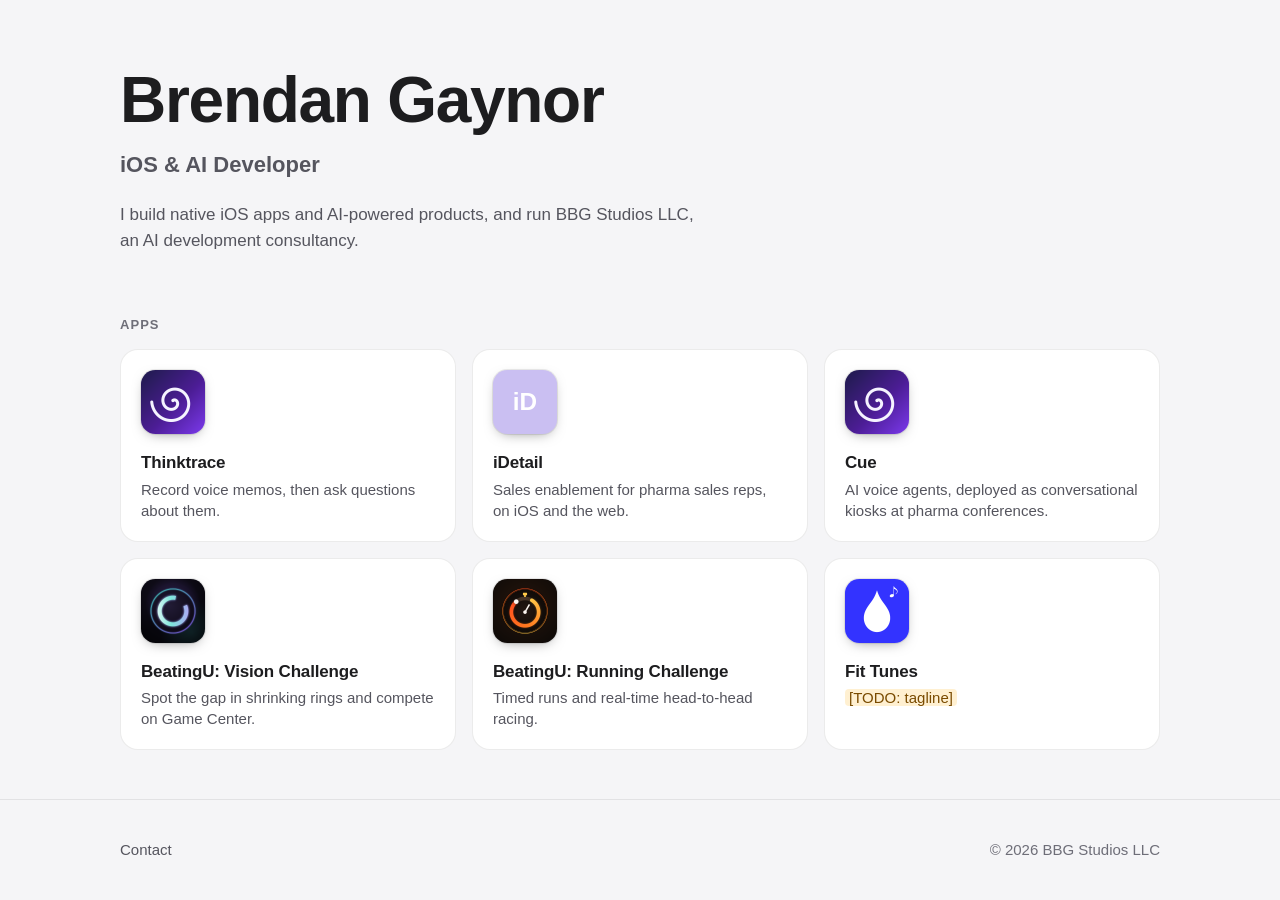
==== index.html @ 59970f8b "Initial portfolio scaffold: homepage, Thinktrace template, shared styles Co-Authored-By: Claude Opus" ====
<!doctype html>
<html lang="en">
<head>
  <meta charset="utf-8">
  <meta name="viewport" content="width=device-width, initial-scale=1, viewport-fit=cover">
  <title>Brendan Gaynor — iOS &amp; AI Developer</title>
  <meta name="description" content="Brendan Gaynor is an iOS and AI developer and founder of BBG Studios LLC. A showcase of the apps he has built.">
  <meta name="theme-color" content="#0b0b0f" media="(prefers-color-scheme: dark)">
  <meta name="theme-color" content="#f5f5f7" media="(prefers-color-scheme: light)">
  <link rel="stylesheet" href="assets/css/styles.css">
</head>
<body>
  <a class="skip-link" href="#apps">Skip to apps</a>

  <header class="hero container">
    <h1 class="hero__name">Brendan Gaynor</h1>
    <p class="hero__title">iOS &amp; AI Developer</p>
    <p class="hero__intro">I build native iOS apps and AI-powered products, and run BBG Studios LLC, an AI development consultancy.</p>
  </header>

  <main id="apps" class="section container">
    <h2 class="section__title">Apps</h2>

    <ul class="app-grid">
      <li>
        <a class="tile" href="apps/thinktrace.html" style="--accent: #8b6cf6">
          <span class="app-icon" data-initial="T">
            <img src="assets/icons/thinktrace.png" alt="" width="64" height="64" onerror="this.parentElement.classList.add('app-icon--missing')">
          </span>
          <span class="tile__body">
            <span class="tile__name">Thinktrace</span>
            <span class="tile__tagline">Record voice memos, then ask questions about them.</span>
          </span>
          <svg class="tile__chevron" width="8" height="14" viewBox="0 0 8 14" aria-hidden="true"><path d="M1 1l6 6-6 6" fill="none" stroke="currentColor" stroke-width="2" stroke-linecap="round" stroke-linejoin="round"/></svg>
        </a>
      </li>
      <li>
        <a class="tile" href="apps/idetail.html">
          <span class="app-icon" data-initial="iD">
            <img src="assets/icons/idetail.png" alt="" width="64" height="64" onerror="this.parentElement.classList.add('app-icon--missing')">
          </span>
          <span class="tile__body">
            <span class="tile__name">iDetail</span>
            <span class="tile__tagline">Sales enablement for pharma sales reps, on iOS and the web.</span>
          </span>
          <svg class="tile__chevron" width="8" height="14" viewBox="0 0 8 14" aria-hidden="true"><path d="M1 1l6 6-6 6" fill="none" stroke="currentColor" stroke-width="2" stroke-linecap="round" stroke-linejoin="round"/></svg>
        </a>
      </li>
      <li>
        <a class="tile" href="apps/cue.html">
          <span class="app-icon" data-initial="C">
            <img src="assets/icons/cue.png" alt="" width="64" height="64" onerror="this.parentElement.classList.add('app-icon--missing')">
          </span>
          <span class="tile__body">
            <span class="tile__name">Cue</span>
            <span class="tile__tagline">AI voice agents, deployed as conversational kiosks at pharma conferences.</span>
          </span>
          <svg class="tile__chevron" width="8" height="14" viewBox="0 0 8 14" aria-hidden="true"><path d="M1 1l6 6-6 6" fill="none" stroke="currentColor" stroke-width="2" stroke-linecap="round" stroke-linejoin="round"/></svg>
        </a>
      </li>
      <li>
        <a class="tile" href="apps/beatingu-vision.html" style="--accent: #0a84ff">
          <span class="app-icon" data-initial="BU">
            <img src="assets/icons/beatingu-vision.png" alt="" width="64" height="64" onerror="this.parentElement.classList.add('app-icon--missing')">
          </span>
          <span class="tile__body">
            <span class="tile__name">BeatingU: Vision Challenge</span>
            <span class="tile__tagline">Spot the gap in shrinking rings and compete on Game Center.</span>
          </span>
          <svg class="tile__chevron" width="8" height="14" viewBox="0 0 8 14" aria-hidden="true"><path d="M1 1l6 6-6 6" fill="none" stroke="currentColor" stroke-width="2" stroke-linecap="round" stroke-linejoin="round"/></svg>
        </a>
      </li>
      <li>
        <a class="tile" href="apps/beatingu-running.html" style="--accent: #ff9f0a">
          <span class="app-icon" data-initial="BU">
            <img src="assets/icons/beatingu-running.png" alt="" width="64" height="64" onerror="this.parentElement.classList.add('app-icon--missing')">
          </span>
          <span class="tile__body">
            <span class="tile__name">BeatingU: Running Challenge</span>
            <span class="tile__tagline">Timed runs and real-time head-to-head racing.</span>
          </span>
          <svg class="tile__chevron" width="8" height="14" viewBox="0 0 8 14" aria-hidden="true"><path d="M1 1l6 6-6 6" fill="none" stroke="currentColor" stroke-width="2" stroke-linecap="round" stroke-linejoin="round"/></svg>
        </a>
      </li>
      <li>
        <a class="tile" href="apps/fittunes.html">
          <span class="app-icon" data-initial="FT">
            <img src="assets/icons/fittunes.png" alt="" width="64" height="64" onerror="this.parentElement.classList.add('app-icon--missing')">
          </span>
          <span class="tile__body">
            <span class="tile__name">Fit Tunes</span>
            <span class="tile__tagline"><span class="todo">[TODO: tagline]</span></span>
          </span>
          <svg class="tile__chevron" width="8" height="14" viewBox="0 0 8 14" aria-hidden="true"><path d="M1 1l6 6-6 6" fill="none" stroke="currentColor" stroke-width="2" stroke-linecap="round" stroke-linejoin="round"/></svg>
        </a>
      </li>
    </ul>
  </main>

  <footer class="site-footer">
    <div class="container">
      <!-- TODO: replace placeholder email -->
      <a href="mailto:you@example.com">Contact</a>
      <p>&copy; 2026 BBG Studios LLC</p>
    </div>
  </footer>
</body>
</html>
---- assets/css/styles.css ----
/* ==========================================================================
   brendangaynor.com — shared styles
   Mobile-first. Dark is the primary design; light mode overrides tokens.
   ========================================================================== */

/* ---------- Tokens ---------- */
:root {
  color-scheme: dark light;

  --bg: #0b0b0f;
  --bg-elev: #15151c;
  --bg-elev-2: #1e1e27;
  --border: rgba(255, 255, 255, 0.08);
  --border-strong: rgba(255, 255, 255, 0.16);
  --text: #f4f4f7;
  --text-muted: #a1a1ad;      /* 7.6:1 on --bg */
  --text-faint: #8a8a96;      /* 5.6:1 on --bg */
  --focus: #8ab4ff;
  --todo-bg: rgba(255, 196, 0, 0.12);
  --todo-text: #ffd257;

  --live: #34c759;
  --live-bg: rgba(52, 199, 89, 0.14);
  --dev: #ffb340;
  --dev-bg: rgba(255, 179, 64, 0.14);

  --accent: #8b6cf6;          /* overridden per app */

  --radius: 18px;
  --radius-sm: 10px;
  --gutter: max(20px, env(safe-area-inset-left));
  --gutter-r: max(20px, env(safe-area-inset-right));
  --maxw: 1040px;

  --font: -apple-system, BlinkMacSystemFont, "SF Pro Text", "Segoe UI", Roboto,
    "Helvetica Neue", Arial, sans-serif;
  --font-display: -apple-system, BlinkMacSystemFont, "SF Pro Display", "Segoe UI",
    Roboto, "Helvetica Neue", Arial, sans-serif;
}

@media (prefers-color-scheme: light) {
  :root {
    --bg: #f5f5f7;
    --bg-elev: #ffffff;
    --bg-elev-2: #ececf0;
    --border: rgba(0, 0, 0, 0.08);
    --border-strong: rgba(0, 0, 0, 0.16);
    --text: #1d1d1f;
    --text-muted: #55555e;
    --text-faint: #6e6e78;
    --focus: #0a66d8;
    --todo-bg: rgba(255, 170, 0, 0.18);
    --todo-text: #7a4b00;

    --live: #1a7f37;
    --live-bg: rgba(26, 127, 55, 0.1);
    --dev: #9a5800;
    --dev-bg: rgba(154, 88, 0, 0.1);
  }
}

/* ---------- Base ---------- */
*,
*::before,
*::after {
  box-sizing: border-box;
}

html {
  -webkit-text-size-adjust: 100%;
  text-size-adjust: 100%;
}

body {
  margin: 0;
  min-height: 100vh;
  min-height: 100dvh;
  display: flex;
  flex-direction: column;
  background: var(--bg);
  color: var(--text);
  font-family: var(--font);
  font-size: 1.0625rem; /* 17px, iOS body size */
  line-height: 1.55;
  -webkit-font-smoothing: antialiased;
  -moz-osx-font-smoothing: grayscale;
}

main {
  flex: 1;
}

img {
  display: block;
  max-width: 100%;
  height: auto;
}

h1,
h2,
h3 {
  font-family: var(--font-display);
  line-height: 1.15;
  letter-spacing: -0.02em;
  margin: 0;
}

p {
  margin: 0 0 1em;
}

p:last-child {
  margin-bottom: 0;
}

a {
  color: inherit;
}

:focus-visible {
  outline: 3px solid var(--focus);
  outline-offset: 3px;
  border-radius: 6px;
}

.skip-link {
  position: absolute;
  left: 12px;
  top: -100px;
  z-index: 10;
  padding: 10px 14px;
  background: var(--bg-elev);
  border: 1px solid var(--border-strong);
  border-radius: var(--radius-sm);
  text-decoration: none;
}

.skip-link:focus {
  top: max(12px, env(safe-area-inset-top));
}

.container {
  width: 100%;
  max-width: calc(var(--maxw) + 40px);
  margin: 0 auto;
  padding-left: var(--gutter);
  padding-right: var(--gutter-r);
}

/* Clearly-marked placeholder copy */
.todo {
  background: var(--todo-bg);
  color: var(--todo-text);
  border-radius: 4px;
  padding: 0 4px;
  font-style: normal;
}

/* ---------- Hero (homepage) ---------- */
.hero {
  padding-top: max(64px, calc(env(safe-area-inset-top) + 40px));
  padding-bottom: 40px;
}

.hero__name {
  font-size: clamp(2.5rem, 9vw, 4rem);
  font-weight: 700;
}

.hero__title {
  margin: 10px 0 0;
  font-size: clamp(1.125rem, 3.6vw, 1.375rem);
  font-weight: 600;
  color: var(--text-muted);
}

.hero__intro {
  margin: 20px 0 0;
  max-width: 34em;
  color: var(--text-muted);
}

/* ---------- Section headings ---------- */
.section {
  padding-top: 24px;
  padding-bottom: 48px;
}

.section__title {
  font-size: 0.8125rem;
  font-weight: 600;
  letter-spacing: 0.08em;
  text-transform: uppercase;
  color: var(--text-faint);
  margin-bottom: 16px;
}

/* ---------- App grid ---------- */
.app-grid {
  list-style: none;
  margin: 0;
  padding: 0;
  display: grid;
  grid-template-columns: 1fr;
  gap: 12px;
}

@media (min-width: 560px) {
  .app-grid {
    grid-template-columns: repeat(2, 1fr);
    gap: 16px;
  }
}

@media (min-width: 900px) {
  .app-grid {
    grid-template-columns: repeat(3, 1fr);
  }
}

.tile {
  position: relative;
  display: flex;
  align-items: center;
  gap: 16px;
  height: 100%;
  padding: 16px;
  background: var(--bg-elev);
  border: 1px solid var(--border);
  border-radius: var(--radius);
  text-decoration: none;
  color: inherit;
  -webkit-tap-highlight-color: transparent;
  transition: transform 0.18s ease, border-color 0.18s ease,
    background-color 0.18s ease, box-shadow 0.18s ease;
}

/* Stacked layout on wider screens: icon on top */
@media (min-width: 560px) {
  .tile {
    flex-direction: column;
    align-items: flex-start;
    padding: 20px;
  }
}

.tile:hover {
  border-color: color-mix(in srgb, var(--accent) 55%, transparent);
  background: color-mix(in srgb, var(--accent) 7%, var(--bg-elev));
  box-shadow: 0 10px 30px -12px color-mix(in srgb, var(--accent) 45%, transparent);
  transform: translateY(-2px);
}

.tile:active {
  transform: scale(0.98);
}

.tile:focus-visible {
  outline-offset: 2px;
  border-radius: var(--radius);
}

.tile__body {
  min-width: 0;
  flex: 1;
}

.tile__name {
  font-size: 1.0625rem;
  font-weight: 600;
  letter-spacing: -0.01em;
}

.tile__tagline {
  display: block;
  margin: 2px 0 0;
  font-size: 0.9375rem;
  line-height: 1.4;
  color: var(--text-muted);
}

.tile__chevron {
  flex: none;
  width: 8px;
  height: 14px;
  color: var(--text-faint);
}

@media (min-width: 560px) {
  .tile__chevron {
    display: none;
  }
}

/* ---------- App icon (iOS-style rounded square) ---------- */
.app-icon {
  --size: 64px;
  position: relative;
  flex: none;
  width: var(--size);
  height: var(--size);
  border-radius: 22.37%; /* iOS icon corner ratio */
  overflow: hidden;
  background: var(--bg-elev-2);
  box-shadow: 0 0 0 1px var(--border), 0 4px 14px -6px rgba(0, 0, 0, 0.5);
}

.app-icon img {
  width: 100%;
  height: 100%;
  object-fit: cover;
}

/* Fallback when an icon file is missing: show the data-initial letters */
.app-icon--missing {
  display: grid;
  place-items: center;
  background: color-mix(in srgb, var(--accent) 35%, var(--bg-elev-2));
}

.app-icon--missing img {
  display: none;
}

.app-icon--missing::after {
  content: attr(data-initial);
  font-family: var(--font-display);
  font-weight: 700;
  font-size: calc(var(--size) * 0.38);
  color: #fff;
}

.app-icon--lg {
  --size: 112px;
}

@media (min-width: 560px) {
  .app-icon--lg {
    --size: 140px;
  }
}

/* ---------- Footer ---------- */
.site-footer {
  border-top: 1px solid var(--border);
  padding-top: 28px;
  padding-bottom: max(28px, calc(env(safe-area-inset-bottom) + 16px));
  font-size: 0.9375rem;
  color: var(--text-faint);
}

.site-footer .container {
  display: flex;
  flex-wrap: wrap;
  gap: 8px 24px;
  justify-content: space-between;
  align-items: center;
}

.site-footer a {
  color: var(--text-muted);
  text-decoration: none;
  display: inline-flex;
  align-items: center;
  min-height: 44px;
}

.site-footer a:hover {
  color: var(--text);
  text-decoration: underline;
  text-underline-offset: 3px;
}

.site-footer p {
  margin: 0;
}

/* ---------- Detail page ---------- */
.topbar {
  padding-top: max(16px, env(safe-area-inset-top));
}

.back-link {
  display: inline-flex;
  align-items: center;
  gap: 6px;
  min-height: 44px;
  padding-right: 8px;
  color: var(--text-muted);
  text-decoration: none;
  font-weight: 500;
}

.back-link svg {
  width: 9px;
  height: 16px;
}

.back-link:hover {
  color: var(--text);
}

.app-hero {
  position: relative;
  padding-top: 24px;
  padding-bottom: 32px;
  display: grid;
  gap: 20px;
  justify-items: start;
}

/* Soft accent glow behind the hero */
.app-hero::before {
  content: "";
  position: absolute;
  inset: -80px auto auto -40px;
  width: 360px;
  height: 360px;
  background: radial-gradient(
    closest-side,
    color-mix(in srgb, var(--accent) 28%, transparent),
    transparent
  );
  pointer-events: none;
  z-index: -1;
}

@media (min-width: 560px) {
  .app-hero {
    grid-template-columns: auto 1fr;
    align-items: center;
    gap: 28px;
    padding-top: 40px;
  }
}

.app-hero__name {
  font-size: clamp(2rem, 7vw, 3rem);
  font-weight: 700;
}

.app-hero__tagline {
  margin: 8px 0 0;
  font-size: clamp(1.0625rem, 3.4vw, 1.25rem);
  color: var(--text-muted);
}

.app-hero__meta {
  margin-top: 16px;
  display: flex;
  flex-wrap: wrap;
  gap: 10px;
  align-items: center;
}

/* ---------- Status badge ---------- */
.badge {
  display: inline-flex;
  align-items: center;
  gap: 6px;
  padding: 4px 10px;
  border-radius: 999px;
  font-size: 0.8125rem;
  font-weight: 600;
  line-height: 1.4;
}

.badge::before {
  content: "";
  width: 7px;
  height: 7px;
  border-radius: 50%;
  background: currentColor;
}

.badge--live {
  color: var(--live);
  background: var(--live-bg);
}

.badge--dev {
  color: var(--dev);
  background: var(--dev-bg);
}

/* ---------- Buttons ---------- */
.btn {
  display: inline-flex;
  align-items: center;
  justify-content: center;
  gap: 8px;
  min-height: 44px;
  padding: 10px 18px;
  border-radius: 999px;
  background: var(--accent);
  color: #fff;
  font-weight: 600;
  font-size: 0.9375rem;
  text-decoration: none;
  transition: filter 0.15s ease, transform 0.15s ease;
}

.btn:hover {
  filter: brightness(1.1);
}

.btn:active {
  transform: scale(0.97);
}

.btn--secondary {
  background: var(--bg-elev-2);
  color: var(--text);
  border: 1px solid var(--border-strong);
}

/* ---------- Detail content blocks ---------- */
.detail-section {
  padding-top: 28px;
  padding-bottom: 28px;
  border-top: 1px solid var(--border);
}

.detail-section h2 {
  font-size: 1.375rem;
  font-weight: 700;
  margin-bottom: 14px;
}

.prose {
  max-width: 40em;
  color: var(--text-muted);
}

.prose strong {
  color: var(--text);
  font-weight: 600;
}

.stack-group + .stack-group {
  margin-top: 18px;
}

.stack-group h3 {
  font-size: 0.8125rem;
  font-weight: 600;
  letter-spacing: 0.06em;
  text-transform: uppercase;
  color: var(--text-faint);
  margin-bottom: 8px;
}

.chips {
  list-style: none;
  margin: 0;
  padding: 0;
  display: flex;
  flex-wrap: wrap;
  gap: 8px;
}

.chips li {
  padding: 6px 12px;
  border-radius: 999px;
  background: var(--bg-elev);
  border: 1px solid var(--border);
  font-size: 0.875rem;
  line-height: 1.3;
}

/* ---------- Screenshots ---------- */
/* Hidden entirely when it contains no images (e.g. folder still empty). */
.screens:not(:has(img)) {
  display: none;
}

.screens__row {
  list-style: none;
  margin: 0 calc(var(--gutter-r) * -1) 0 calc(var(--gutter) * -1);
  padding: 4px var(--gutter-r) 12px var(--gutter);
  display: flex;
  gap: 14px;
  overflow-x: auto;
  scroll-snap-type: x mandatory;
  scroll-padding-left: var(--gutter);
  -webkit-overflow-scrolling: touch;
}

.screens__row li {
  flex: none;
  width: min(62vw, 260px);
  scroll-snap-align: start;
}

.screens__row img {
  width: 100%;
  aspect-ratio: 1179 / 2556; /* iPhone 6.1"/6.7" portrait */
  object-fit: cover;
  border-radius: 22px;
  border: 1px solid var(--border);
  background: var(--bg-elev);
}

/* ---------- 404 ---------- */
.not-found {
  padding-top: max(96px, calc(env(safe-area-inset-top) + 64px));
  padding-bottom: 64px;
}

.not-found h1 {
  font-size: clamp(2.25rem, 8vw, 3.5rem);
  font-weight: 700;
}

.not-found p {
  margin-top: 12px;
  color: var(--text-muted);
}

.not-found .btn {
  margin-top: 24px;
}

/* ---------- Motion ---------- */
@media (prefers-reduced-motion: reduce) {
  *,
  *::before,
  *::after {
    transition: none !important;
    scroll-behavior: auto !important;
  }

  .tile:hover,
  .tile:active,
  .btn:active {
    transform: none;
  }
}
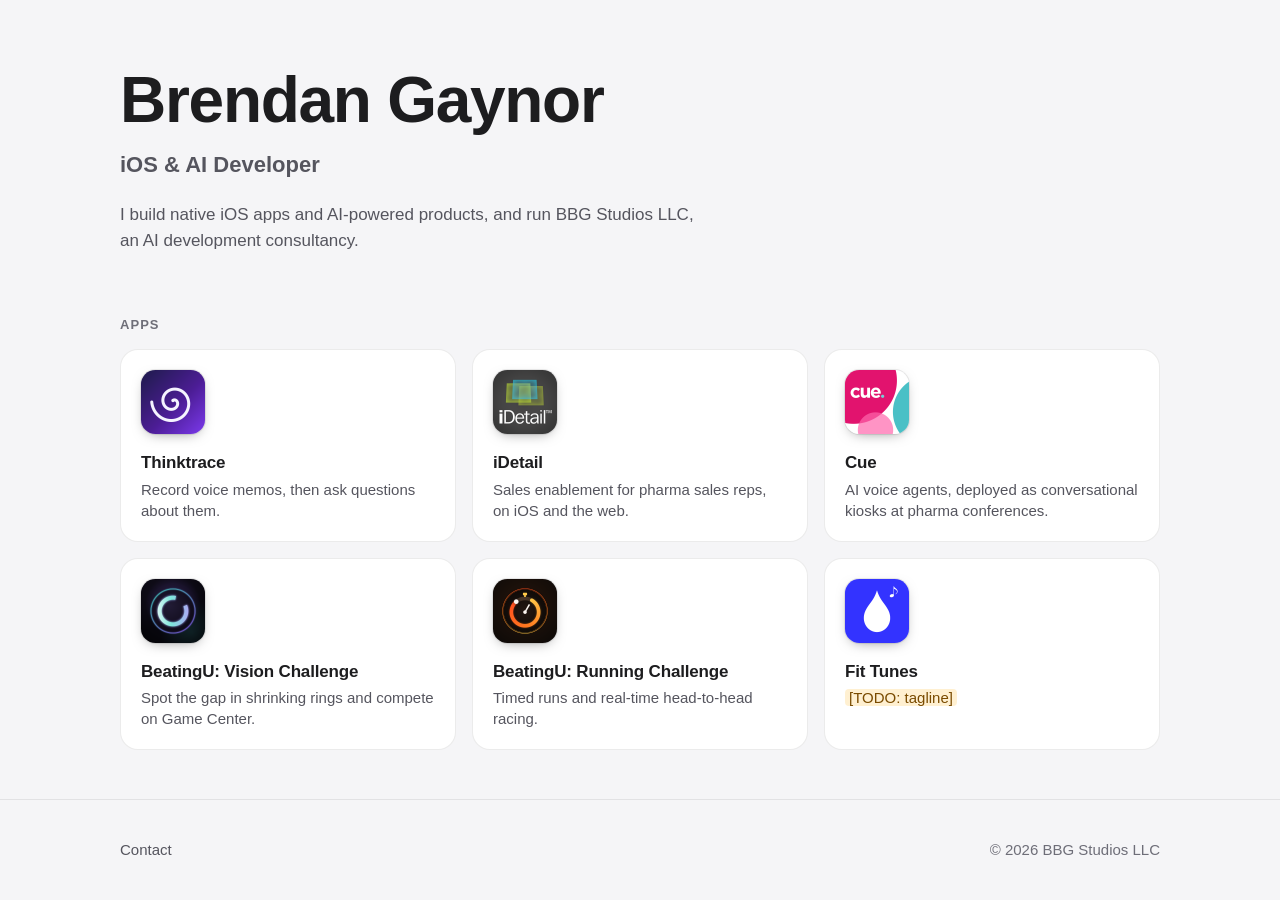
==== commit 6ed3bf60: "Add iDetail and real Cue icons; set their tile accents Co-Authored-By: Claude Opus 5.5 <noreply@anth" ====
--- a/index.html
+++ b/index.html
@@ -35,7 +35,7 @@
         </a>
       </li>
       <li>
-        <a class="tile" href="apps/idetail.html">
+        <a class="tile" href="apps/idetail.html" style="--accent: #2fa8c4">
           <span class="app-icon" data-initial="iD">
             <img src="assets/icons/idetail.png" alt="" width="64" height="64" onerror="this.parentElement.classList.add('app-icon--missing')">
           </span>
@@ -47,7 +47,7 @@
         </a>
       </li>
       <li>
-        <a class="tile" href="apps/cue.html">
+        <a class="tile" href="apps/cue.html" style="--accent: #e2156d">
           <span class="app-icon" data-initial="C">
             <img src="assets/icons/cue.png" alt="" width="64" height="64" onerror="this.parentElement.classList.add('app-icon--missing')">
           </span>
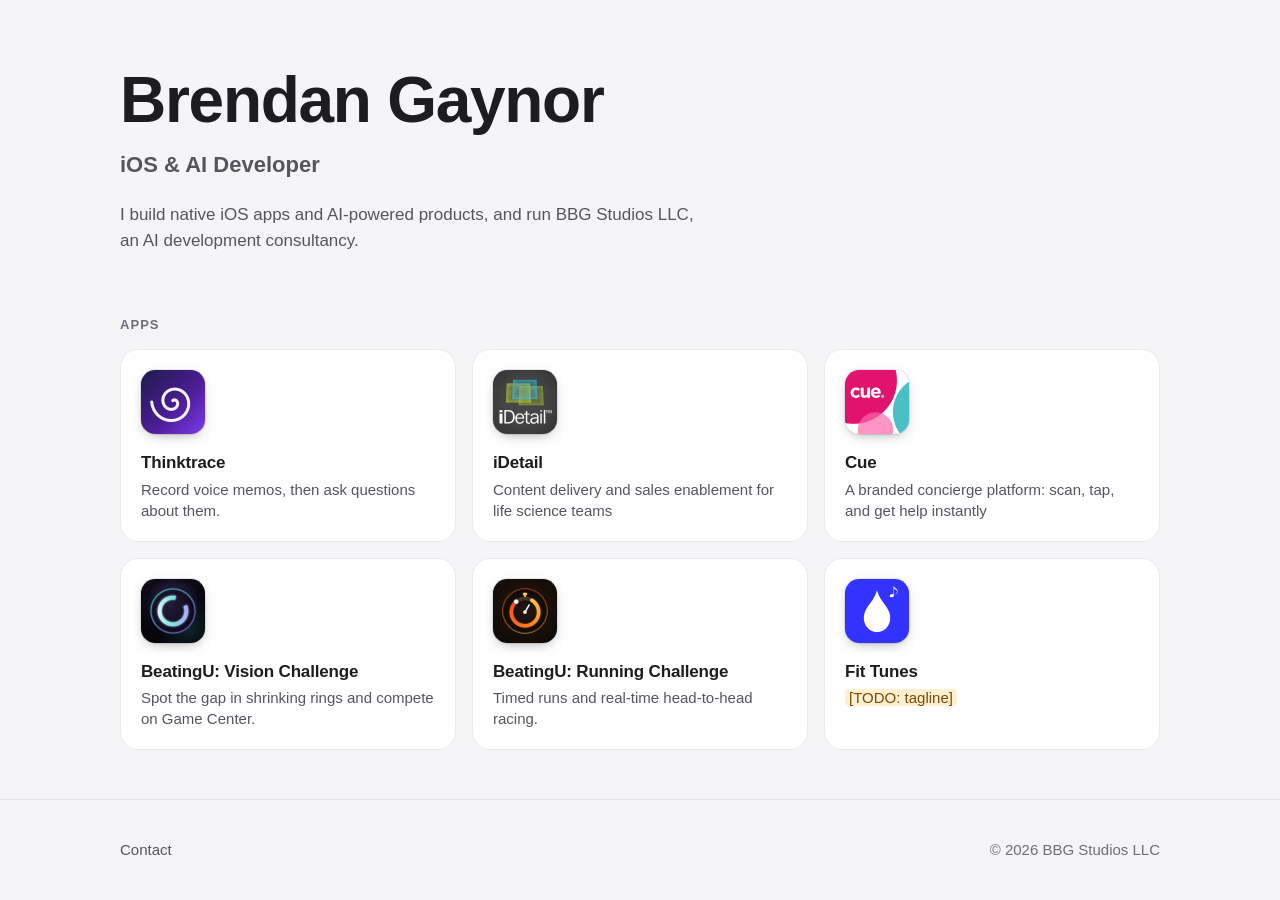
==== commit 8eadcc42: "Add iDetail and Cue detail pages with reusable App Store badge - New apps/idetail.html and apps/cue." ====
--- a/index.html
+++ b/index.html
@@ -41,7 +41,7 @@
           </span>
           <span class="tile__body">
             <span class="tile__name">iDetail</span>
-            <span class="tile__tagline">Sales enablement for pharma sales reps, on iOS and the web.</span>
+            <span class="tile__tagline">Content delivery and sales enablement for life science teams</span>
           </span>
           <svg class="tile__chevron" width="8" height="14" viewBox="0 0 8 14" aria-hidden="true"><path d="M1 1l6 6-6 6" fill="none" stroke="currentColor" stroke-width="2" stroke-linecap="round" stroke-linejoin="round"/></svg>
         </a>
@@ -53,7 +53,7 @@
           </span>
           <span class="tile__body">
             <span class="tile__name">Cue</span>
-            <span class="tile__tagline">AI voice agents, deployed as conversational kiosks at pharma conferences.</span>
+            <span class="tile__tagline">A branded concierge platform: scan, tap, and get help instantly</span>
           </span>
           <svg class="tile__chevron" width="8" height="14" viewBox="0 0 8 14" aria-hidden="true"><path d="M1 1l6 6-6 6" fill="none" stroke="currentColor" stroke-width="2" stroke-linecap="round" stroke-linejoin="round"/></svg>
         </a>
--- a/assets/css/styles.css
+++ b/assets/css/styles.css
@@ -445,12 +445,88 @@
   color: var(--text-muted);
 }
 
+.app-hero__role {
+  margin: 12px 0 0;
+  font-size: 0.9375rem;
+  font-weight: 600;
+  color: var(--text);
+}
+
+.app-hero__platforms {
+  margin: 4px 0 0;
+  font-size: 0.9375rem;
+  color: var(--text-faint);
+}
+
 .app-hero__meta {
   margin-top: 16px;
   display: flex;
   flex-wrap: wrap;
   gap: 10px;
   align-items: center;
+}
+
+.app-hero__actions {
+  margin-top: 8px;
+  display: flex;
+  flex-wrap: wrap;
+  align-items: center;
+}
+
+/* ---------- App Store badge (reusable) ----------
+   Official Apple artwork at assets/badges/app-store-badge.svg — never restyle
+   the image itself. Height 44px (Apple minimum: 40px); margin gives clear
+   space of at least 1/4 the badge height on every side. */
+.store-badge {
+  display: inline-block;
+  margin: 11px 11px 11px 0;
+  border-radius: 8px;
+  line-height: 0;
+}
+
+.store-badge img {
+  height: 44px;
+  width: auto;
+  max-width: none;
+}
+
+.store-badge__fallback {
+  display: none;
+}
+
+/* Shown only if the badge file is missing */
+.store-badge--missing {
+  line-height: 1.4;
+}
+
+.store-badge--missing img {
+  display: none;
+}
+
+.store-badge--missing .store-badge__fallback {
+  display: inline-flex;
+  align-items: center;
+  min-height: 44px;
+  padding: 10px 18px;
+  border-radius: 999px;
+  background: var(--bg-elev-2);
+  border: 1px solid var(--border-strong);
+  color: var(--text);
+  font-weight: 600;
+  font-size: 0.9375rem;
+  text-decoration: none;
+}
+
+.visually-hidden {
+  position: absolute;
+  width: 1px;
+  height: 1px;
+  padding: 0;
+  margin: -1px;
+  overflow: hidden;
+  clip: rect(0 0 0 0);
+  white-space: nowrap;
+  border: 0;
 }
 
 /* ---------- Status badge ---------- */
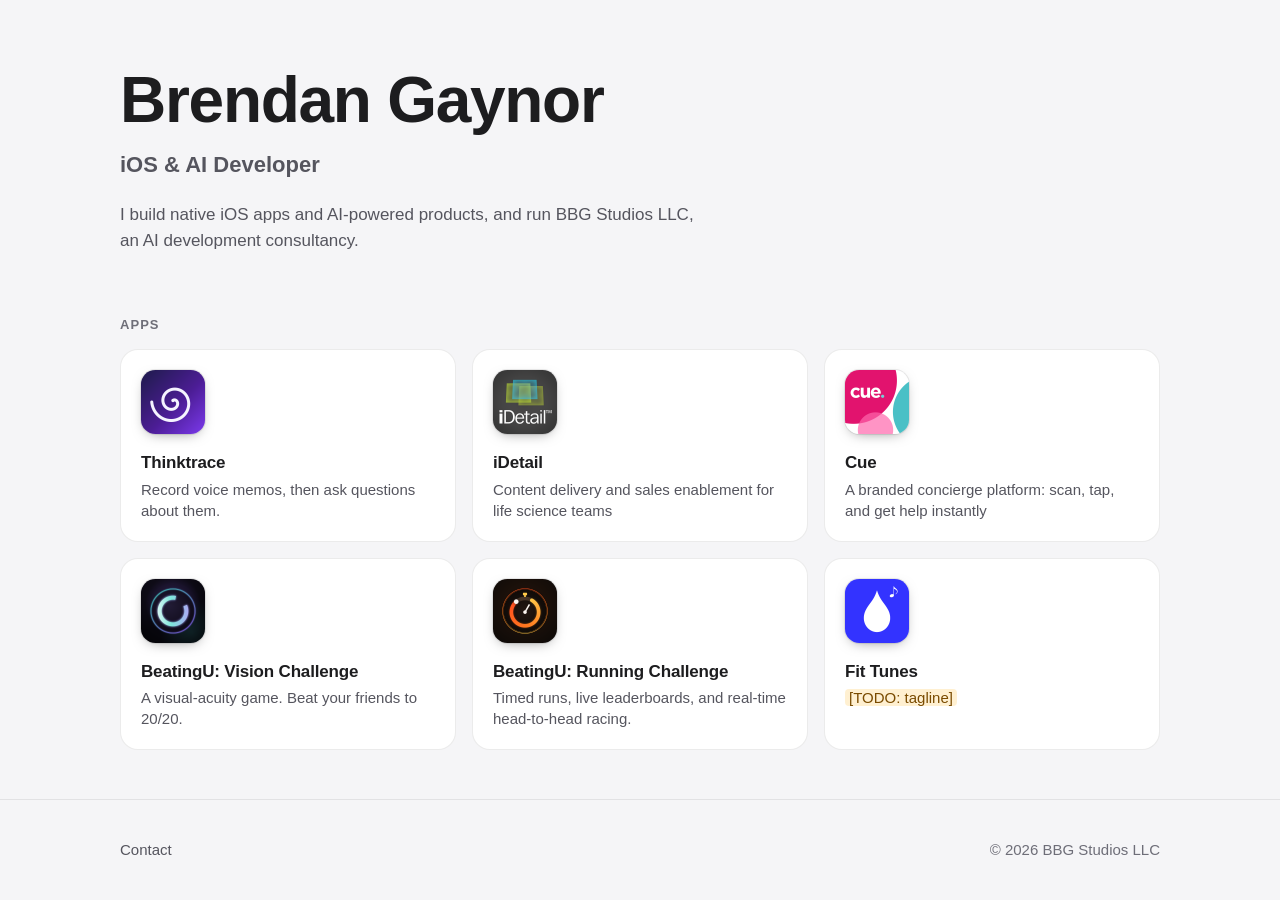
==== commit bde6cdb5: "Add BeatingU Vision and Running detail pages - New apps/beatingu-vision.html and apps/beatingu-runni" ====
--- a/index.html
+++ b/index.html
@@ -65,7 +65,7 @@
           </span>
           <span class="tile__body">
             <span class="tile__name">BeatingU: Vision Challenge</span>
-            <span class="tile__tagline">Spot the gap in shrinking rings and compete on Game Center.</span>
+            <span class="tile__tagline">A visual-acuity game. Beat your friends to 20/20.</span>
           </span>
           <svg class="tile__chevron" width="8" height="14" viewBox="0 0 8 14" aria-hidden="true"><path d="M1 1l6 6-6 6" fill="none" stroke="currentColor" stroke-width="2" stroke-linecap="round" stroke-linejoin="round"/></svg>
         </a>
@@ -77,7 +77,7 @@
           </span>
           <span class="tile__body">
             <span class="tile__name">BeatingU: Running Challenge</span>
-            <span class="tile__tagline">Timed runs and real-time head-to-head racing.</span>
+            <span class="tile__tagline">Timed runs, live leaderboards, and real-time head-to-head racing.</span>
           </span>
           <svg class="tile__chevron" width="8" height="14" viewBox="0 0 8 14" aria-hidden="true"><path d="M1 1l6 6-6 6" fill="none" stroke="currentColor" stroke-width="2" stroke-linecap="round" stroke-linejoin="round"/></svg>
         </a>
--- a/assets/css/styles.css
+++ b/assets/css/styles.css
@@ -559,6 +559,18 @@
   background: var(--dev-bg);
 }
 
+/* Opt-in: status badge in the page's own --accent (e.g. BeatingU pages) */
+.badge--accent {
+  color: var(--accent);
+  background: color-mix(in srgb, var(--accent) 16%, transparent);
+}
+
+@media (prefers-color-scheme: light) {
+  .badge--accent {
+    color: color-mix(in srgb, var(--accent) 55%, #000);
+  }
+}
+
 /* ---------- Buttons ---------- */
 .btn {
   display: inline-flex;
@@ -590,6 +602,20 @@
   border: 1px solid var(--border-strong);
 }
 
+/* Muted, non-interactive stand-in for the App Store badge */
+.store-pending {
+  display: inline-flex;
+  align-items: center;
+  min-height: 44px;
+  margin: 11px 11px 11px 0;
+  padding: 10px 18px;
+  border-radius: 999px;
+  border: 1px dashed var(--border-strong);
+  color: var(--text-faint);
+  font-size: 0.9375rem;
+  font-weight: 500;
+}
+
 /* ---------- Detail content blocks ---------- */
 .detail-section {
   padding-top: 28px;
@@ -642,6 +668,34 @@
   border: 1px solid var(--border);
   font-size: 0.875rem;
   line-height: 1.3;
+}
+
+/* Opt-in: chips tinted with the page's own --accent */
+.chips--accent li {
+  background: color-mix(in srgb, var(--accent) 12%, var(--bg-elev));
+  border-color: color-mix(in srgb, var(--accent) 35%, transparent);
+}
+
+/* ---------- Related app link ("More from …") ---------- */
+.related {
+  padding-top: 28px;
+  padding-bottom: 40px;
+  border-top: 1px solid var(--border);
+}
+
+.related .tile {
+  max-width: 480px;
+}
+
+/* Keep the compact row layout at every width */
+.tile--row {
+  flex-direction: row;
+  align-items: center;
+  padding: 16px;
+}
+
+.tile--row .tile__chevron {
+  display: block;
 }
 
 /* ---------- Screenshots ---------- */
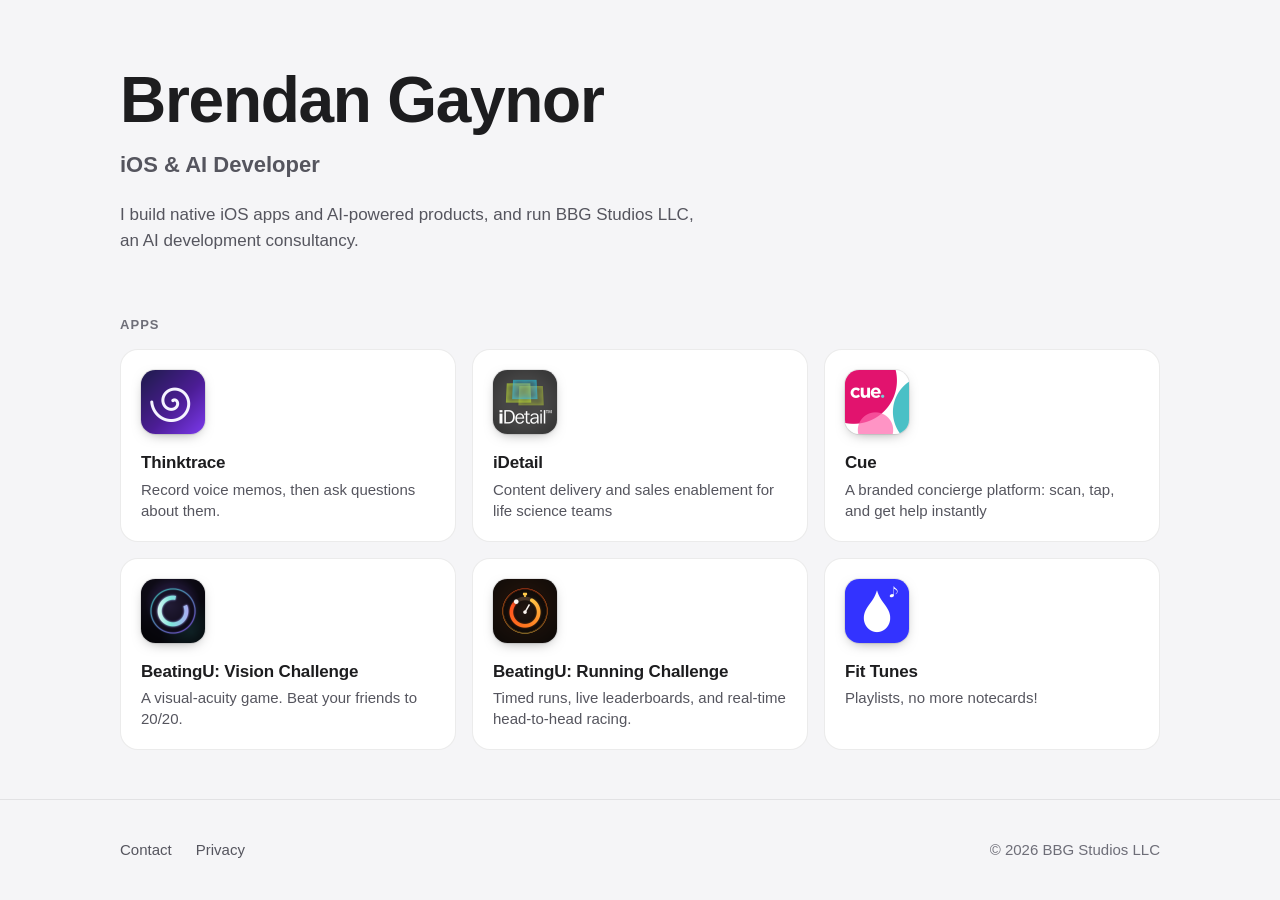
==== commit aac488ae: "Add Fit Tunes detail page and privacy policy - New apps/fittunes.html from supplied content - New pr" ====
--- a/index.html
+++ b/index.html
@@ -83,13 +83,13 @@
         </a>
       </li>
       <li>
-        <a class="tile" href="apps/fittunes.html">
+        <a class="tile" href="apps/fittunes.html" style="--accent: #3333ff">
           <span class="app-icon" data-initial="FT">
             <img src="assets/icons/fittunes.png" alt="" width="64" height="64" onerror="this.parentElement.classList.add('app-icon--missing')">
           </span>
           <span class="tile__body">
             <span class="tile__name">Fit Tunes</span>
-            <span class="tile__tagline"><span class="todo">[TODO: tagline]</span></span>
+            <span class="tile__tagline">Playlists, no more notecards!</span>
           </span>
           <svg class="tile__chevron" width="8" height="14" viewBox="0 0 8 14" aria-hidden="true"><path d="M1 1l6 6-6 6" fill="none" stroke="currentColor" stroke-width="2" stroke-linecap="round" stroke-linejoin="round"/></svg>
         </a>
@@ -100,7 +100,10 @@
   <footer class="site-footer">
     <div class="container">
       <!-- TODO: replace placeholder email -->
-      <a href="mailto:you@example.com">Contact</a>
+      <nav class="footer-links" aria-label="Footer">
+        <a href="mailto:you@example.com">Contact</a>
+        <a href="privacy/fittunes.html">Privacy</a>
+      </nav>
       <p>&copy; 2026 BBG Studios LLC</p>
     </div>
   </footer>
--- a/assets/css/styles.css
+++ b/assets/css/styles.css
@@ -751,6 +751,65 @@
   margin-top: 24px;
 }
 
+/* ---------- Footer links ---------- */
+.footer-links {
+  display: flex;
+  flex-wrap: wrap;
+  gap: 0 24px;
+}
+
+/* ---------- Small inline text link (e.g. "Privacy Policy") ---------- */
+.text-link {
+  display: inline-flex;
+  align-items: center;
+  min-height: 44px;
+  color: var(--text-muted);
+  font-size: 0.9375rem;
+  text-decoration: underline;
+  text-decoration-color: var(--border-strong);
+  text-underline-offset: 3px;
+}
+
+.text-link:hover {
+  color: var(--text);
+  text-decoration-color: currentColor;
+}
+
+/* ---------- Document pages (privacy policies) ---------- */
+.doc {
+  padding-top: 24px;
+  padding-bottom: 56px;
+}
+
+.doc__header {
+  padding-bottom: 20px;
+  margin-bottom: 24px;
+  border-bottom: 1px solid var(--border);
+}
+
+.doc__header h1 {
+  font-size: clamp(1.75rem, 6vw, 2.5rem);
+  font-weight: 700;
+}
+
+.doc__meta {
+  margin: 8px 0 0;
+  font-size: 0.9375rem;
+  color: var(--text-faint);
+}
+
+.doc h2 {
+  margin: 28px 0 8px;
+  font-size: 1.125rem;
+  font-weight: 600;
+  color: var(--text);
+}
+
+.doc .prose a {
+  color: var(--text);
+  text-underline-offset: 3px;
+}
+
 /* ---------- Motion ---------- */
 @media (prefers-reduced-motion: reduce) {
   *,
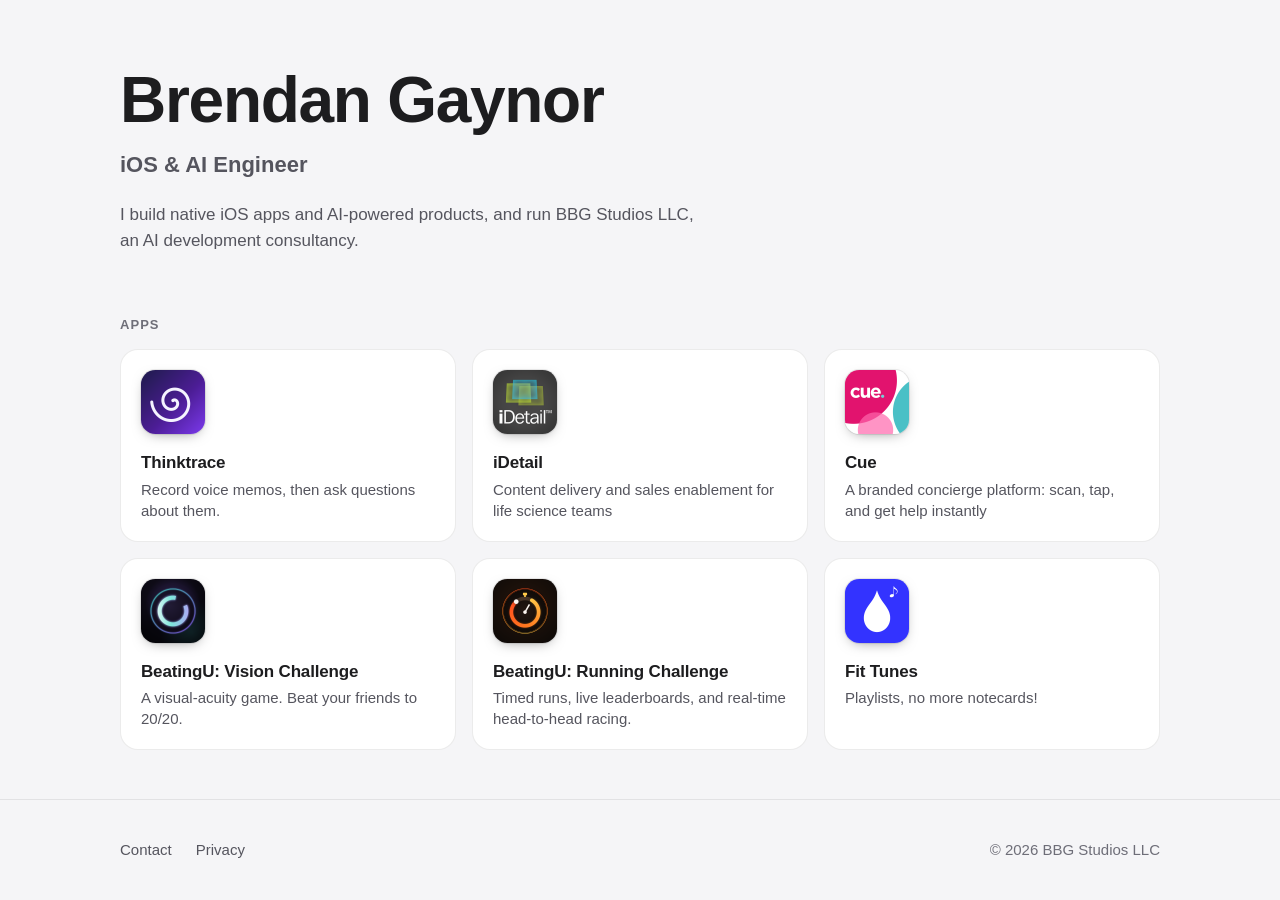
==== commit 22201c25: "Set real contact email; retitle homepage to iOS & AI Engineer - Replace placeholder you@example.com " ====
--- a/index.html
+++ b/index.html
@@ -3,8 +3,8 @@
 <head>
   <meta charset="utf-8">
   <meta name="viewport" content="width=device-width, initial-scale=1, viewport-fit=cover">
-  <title>Brendan Gaynor — iOS &amp; AI Developer</title>
-  <meta name="description" content="Brendan Gaynor is an iOS and AI developer and founder of BBG Studios LLC. A showcase of the apps he has built.">
+  <title>Brendan Gaynor — iOS &amp; AI Engineer</title>
+  <meta name="description" content="Brendan Gaynor is an iOS and AI engineer and founder of BBG Studios LLC. A showcase of the apps he has built.">
   <meta name="theme-color" content="#0b0b0f" media="(prefers-color-scheme: dark)">
   <meta name="theme-color" content="#f5f5f7" media="(prefers-color-scheme: light)">
   <link rel="stylesheet" href="assets/css/styles.css">
@@ -14,7 +14,7 @@
 
   <header class="hero container">
     <h1 class="hero__name">Brendan Gaynor</h1>
-    <p class="hero__title">iOS &amp; AI Developer</p>
+    <p class="hero__title">iOS &amp; AI Engineer</p>
     <p class="hero__intro">I build native iOS apps and AI-powered products, and run BBG Studios LLC, an AI development consultancy.</p>
   </header>
 
@@ -99,9 +99,8 @@
 
   <footer class="site-footer">
     <div class="container">
-      <!-- TODO: replace placeholder email -->
       <nav class="footer-links" aria-label="Footer">
-        <a href="mailto:you@example.com">Contact</a>
+        <a href="mailto:gaynorbrendan@gmail.com">Contact</a>
         <a href="privacy/fittunes.html">Privacy</a>
       </nav>
       <p>&copy; 2026 BBG Studios LLC</p>
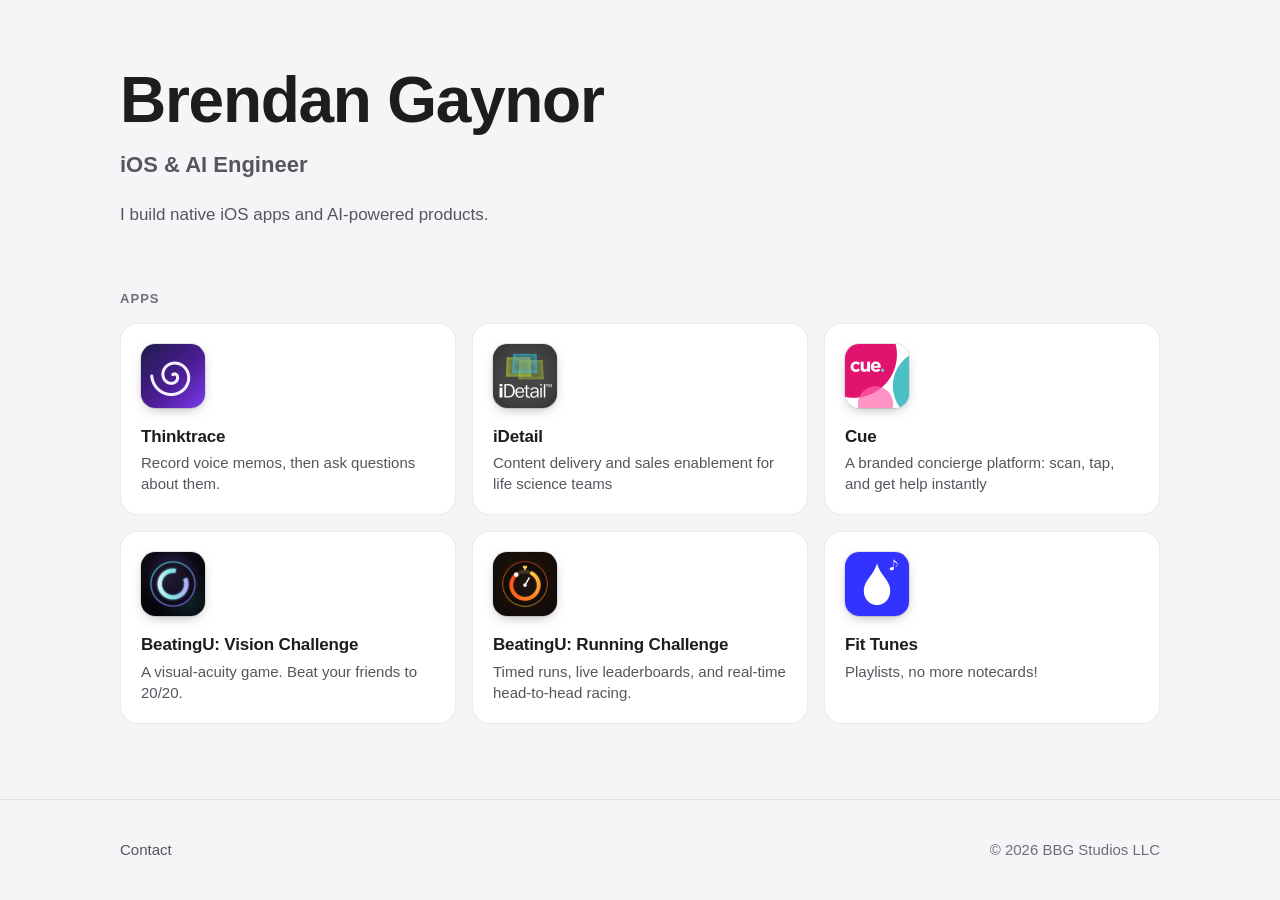
==== commit 3241b464: "Shorten homepage intro; remove footer Privacy link - Hero intro now: "I build native iOS apps and AI" ====
--- a/index.html
+++ b/index.html
@@ -15,7 +15,7 @@
   <header class="hero container">
     <h1 class="hero__name">Brendan Gaynor</h1>
     <p class="hero__title">iOS &amp; AI Engineer</p>
-    <p class="hero__intro">I build native iOS apps and AI-powered products, and run BBG Studios LLC, an AI development consultancy.</p>
+    <p class="hero__intro">I build native iOS apps and AI-powered products.</p>
   </header>
 
   <main id="apps" class="section container">
@@ -101,7 +101,6 @@
     <div class="container">
       <nav class="footer-links" aria-label="Footer">
         <a href="mailto:gaynorbrendan@gmail.com">Contact</a>
-        <a href="privacy/fittunes.html">Privacy</a>
       </nav>
       <p>&copy; 2026 BBG Studios LLC</p>
     </div>
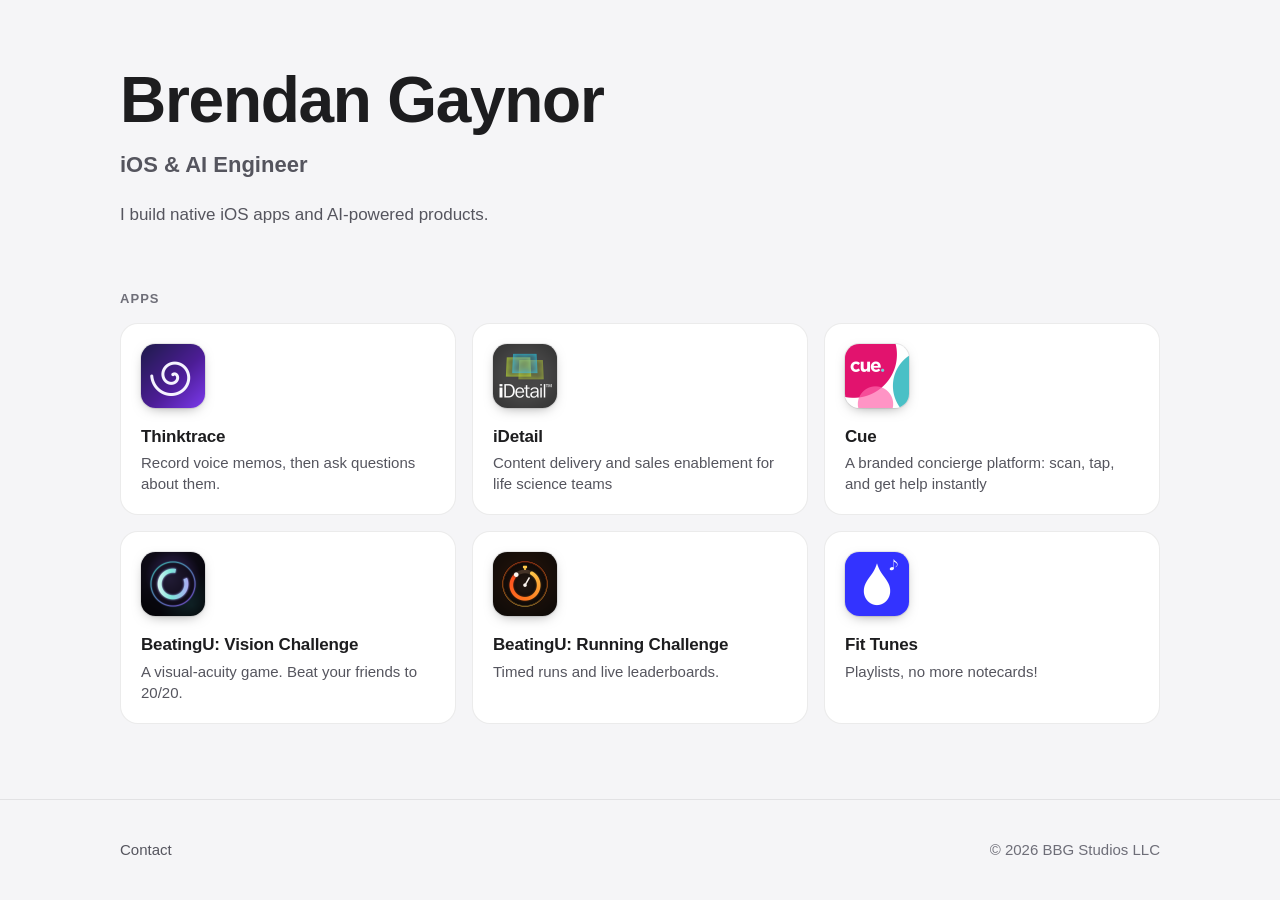
==== commit 2271cc53: "BeatingU Running: drop head-to-head (now v2), add privacy policy Co-Authored-By: Claude Opus 5.5 <no" ====
--- a/index.html
+++ b/index.html
@@ -77,7 +77,7 @@
           </span>
           <span class="tile__body">
             <span class="tile__name">BeatingU: Running Challenge</span>
-            <span class="tile__tagline">Timed runs, live leaderboards, and real-time head-to-head racing.</span>
+            <span class="tile__tagline">Timed runs and live leaderboards.</span>
           </span>
           <svg class="tile__chevron" width="8" height="14" viewBox="0 0 8 14" aria-hidden="true"><path d="M1 1l6 6-6 6" fill="none" stroke="currentColor" stroke-width="2" stroke-linecap="round" stroke-linejoin="round"/></svg>
         </a>
